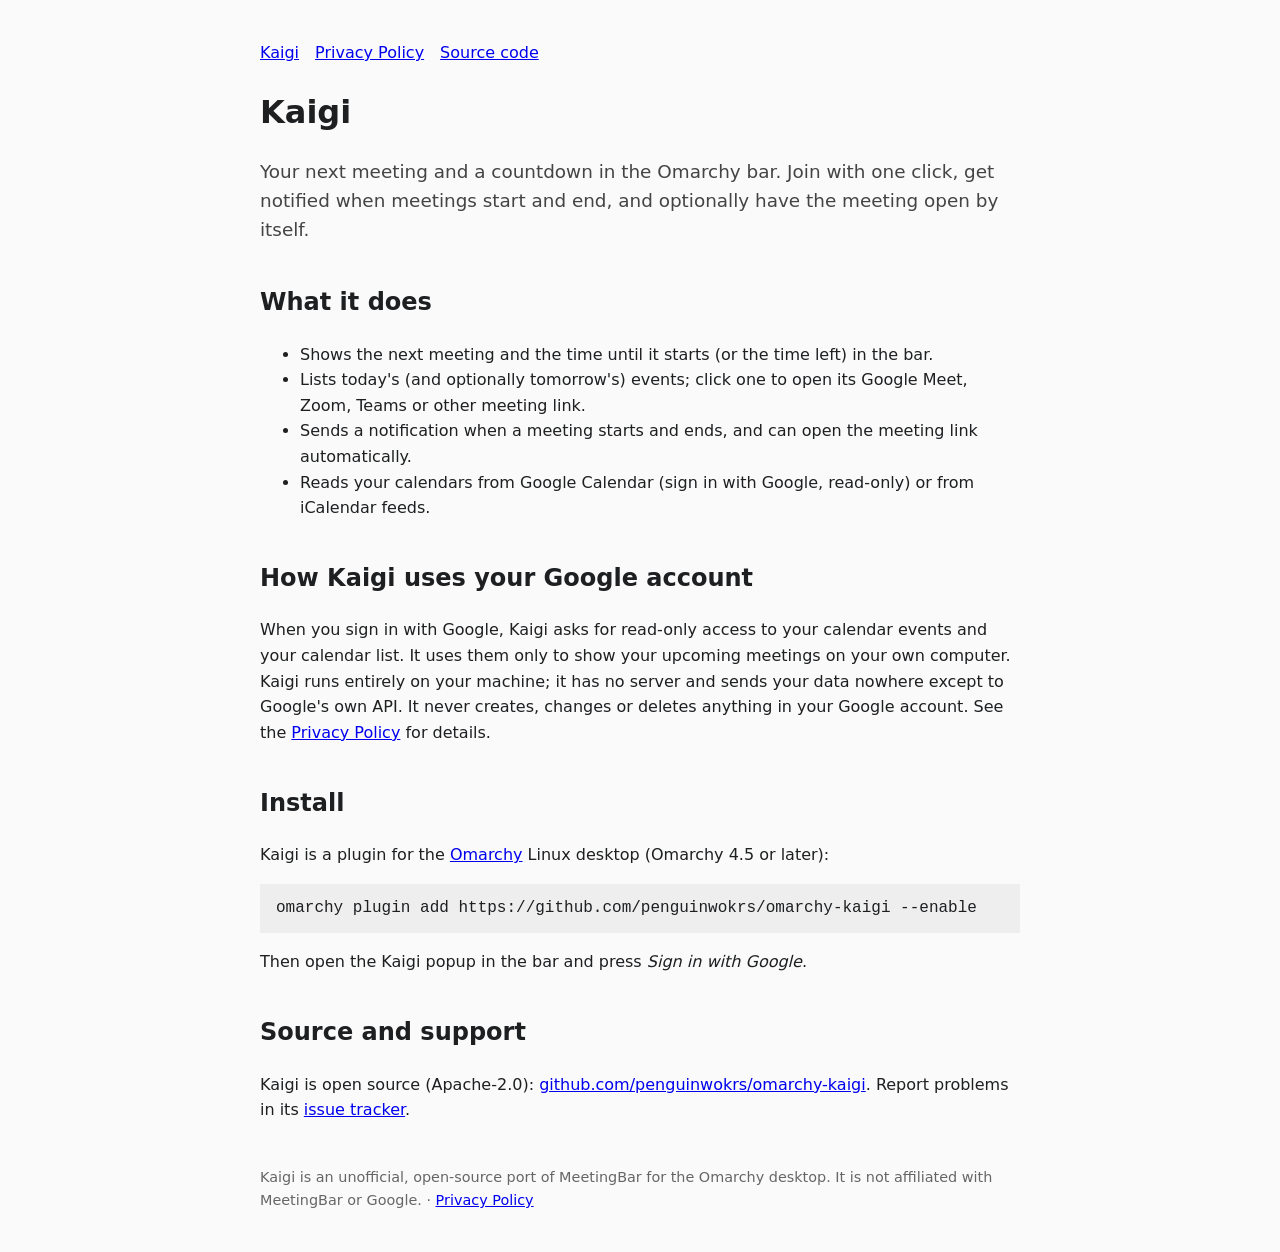
==== docs/index.html @ 9c053b6f "Add a homepage and privacy policy page for GitHub Pages" ====
<!doctype html>
<html lang="en"><head><meta charset="utf-8"><meta name="viewport" content="width=device-width,initial-scale=1">
<title>Kaigi — your next meeting in the Omarchy bar</title><style>
body{font:16px/1.6 system-ui,sans-serif;max-width:760px;margin:40px auto;padding:0 20px;color:#1d1f21;background:#fafafa}
h1{font-size:2em;margin-bottom:.2em}h2{margin-top:1.6em}code{background:#eee;padding:1px 4px;border-radius:3px}
pre{background:#eee;padding:12px;overflow:auto}nav a{margin-right:1em}.lead{font-size:1.15em;color:#444}
footer{margin-top:3em;font-size:.9em;color:#666}</style></head><body>
<nav><a href="./">Kaigi</a><a href="privacy.html">Privacy Policy</a><a href="https://github.com/penguinwokrs/omarchy-kaigi">Source code</a></nav>

<h1>Kaigi</h1>
<p class="lead">Your next meeting and a countdown in the Omarchy bar. Join with one click, get notified when meetings start and end, and optionally have the meeting open by itself.</p>
<h2>What it does</h2>
<ul>
<li>Shows the next meeting and the time until it starts (or the time left) in the bar.</li>
<li>Lists today's (and optionally tomorrow's) events; click one to open its Google Meet, Zoom, Teams or other meeting link.</li>
<li>Sends a notification when a meeting starts and ends, and can open the meeting link automatically.</li>
<li>Reads your calendars from Google Calendar (sign in with Google, read-only) or from iCalendar feeds.</li>
</ul>
<h2>How Kaigi uses your Google account</h2>
<p>When you sign in with Google, Kaigi asks for read-only access to your calendar events and your calendar list. It uses them only to show your upcoming meetings on your own computer. Kaigi runs entirely on your machine; it has no server and sends your data nowhere except to Google's own API. It never creates, changes or deletes anything in your Google account. See the <a href="privacy.html">Privacy Policy</a> for details.</p>
<h2>Install</h2>
<p>Kaigi is a plugin for the <a href="https://omarchy.org/">Omarchy</a> Linux desktop (Omarchy 4.5 or later):</p>
<pre><code>omarchy plugin add https://github.com/penguinwokrs/omarchy-kaigi --enable</code></pre>
<p>Then open the Kaigi popup in the bar and press <em>Sign in with Google</em>.</p>
<h2>Source and support</h2>
<p>Kaigi is open source (Apache-2.0): <a href="https://github.com/penguinwokrs/omarchy-kaigi">github.com/penguinwokrs/omarchy-kaigi</a>. Report problems in its <a href="https://github.com/penguinwokrs/omarchy-kaigi/issues">issue tracker</a>.</p>

<footer>Kaigi is an unofficial, open-source port of MeetingBar for the Omarchy desktop. It is not affiliated with MeetingBar or Google.
· <a href="privacy.html">Privacy Policy</a></footer>
</body></html>
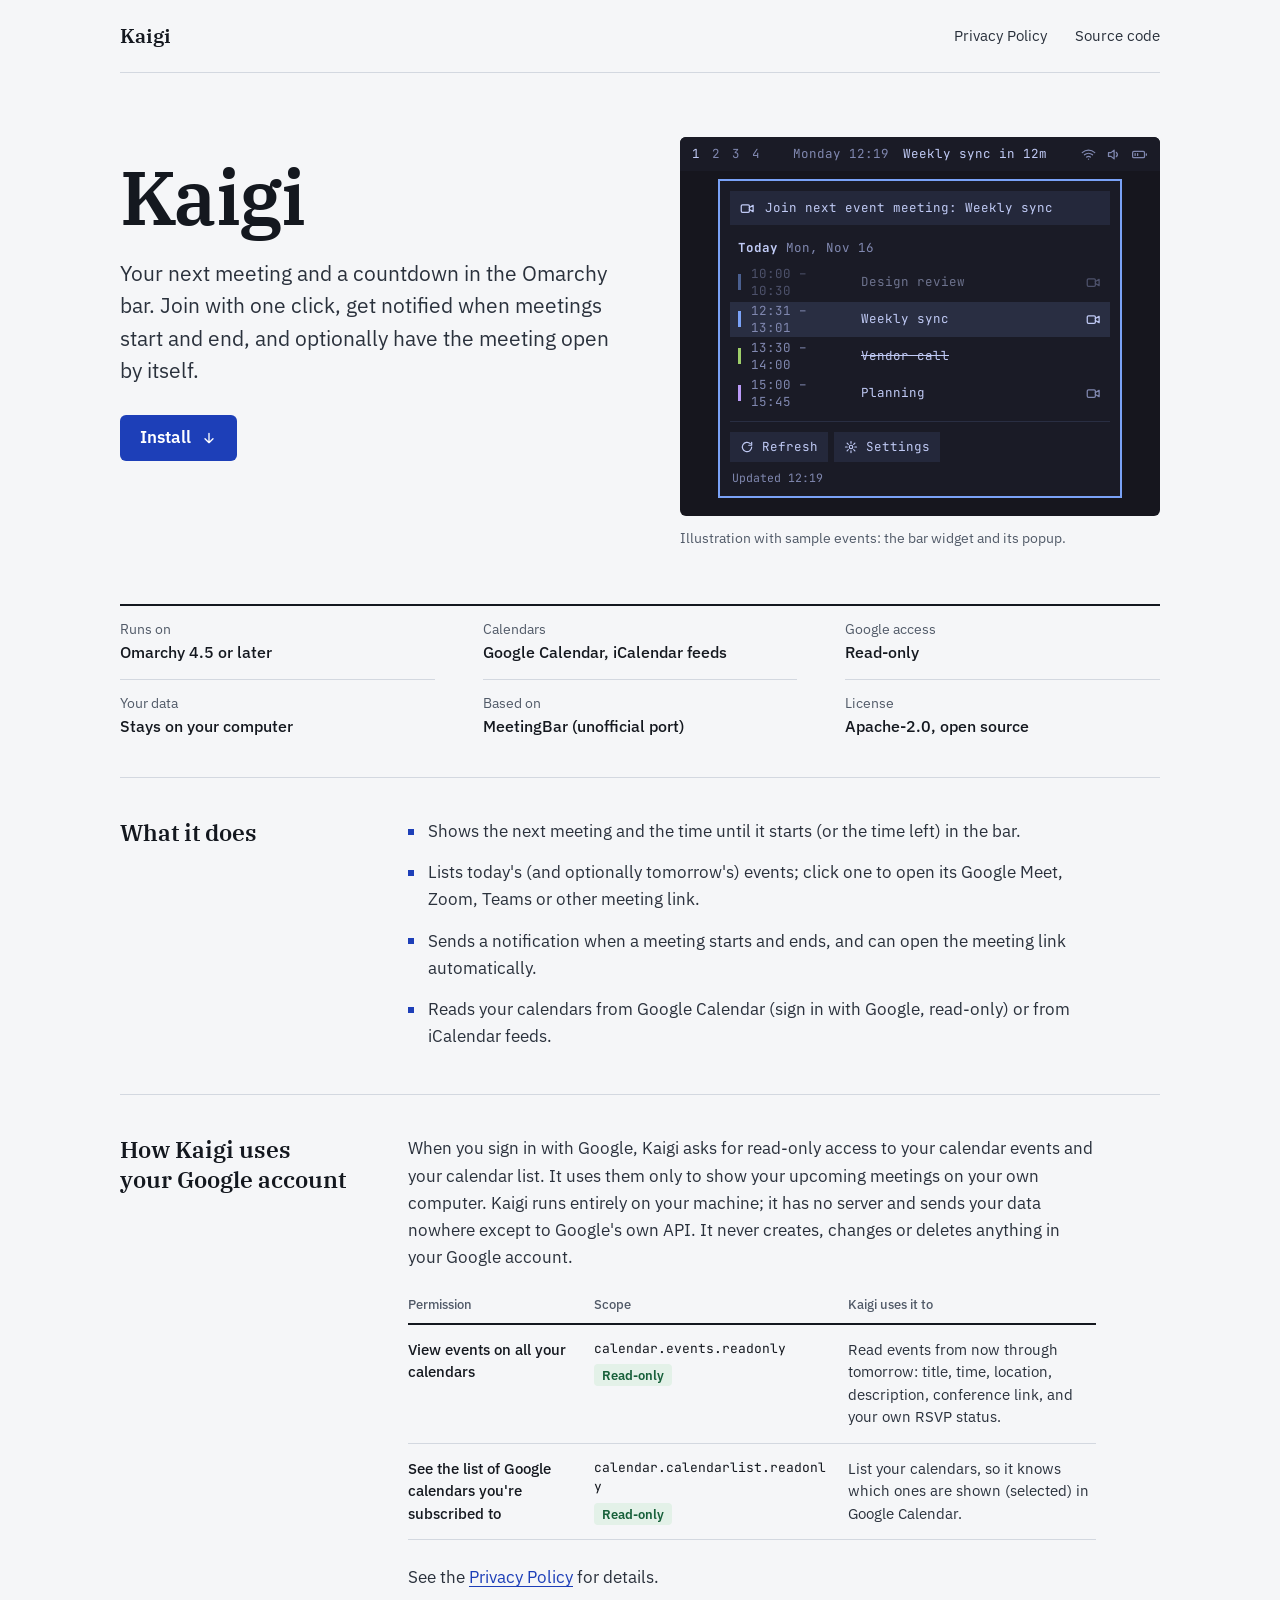
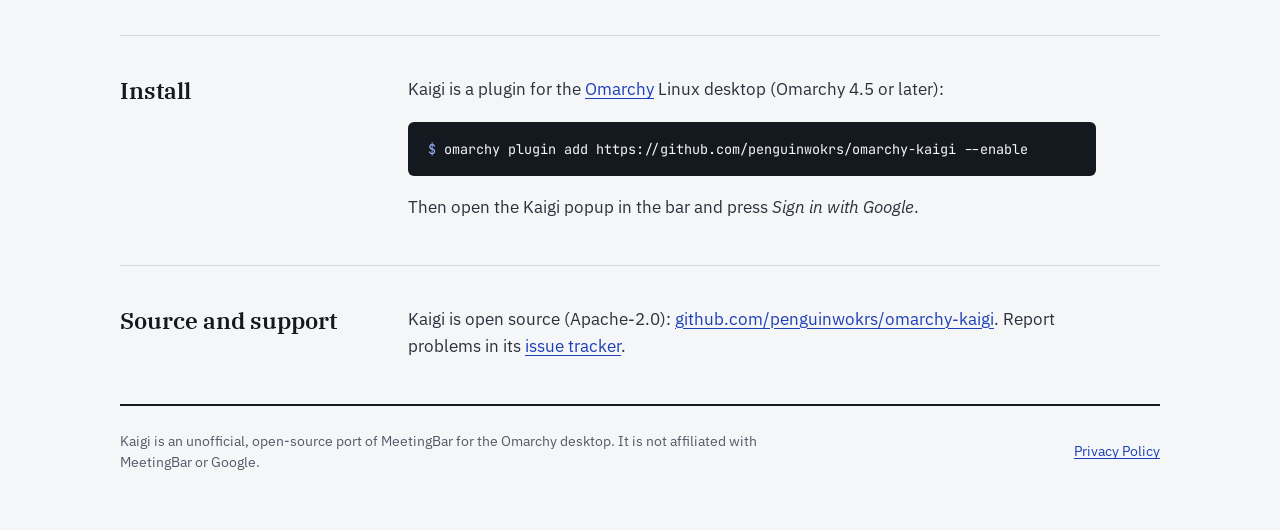
==== commit b42b2577: "Redesign the site: fact-sheet layout with a bar and popup illustration Both pages now share docs/sit" ====
--- a/docs/index.html
+++ b/docs/index.html
@@ -1,30 +1,149 @@
 <!doctype html>
-<html lang="en"><head><meta charset="utf-8"><meta name="viewport" content="width=device-width,initial-scale=1">
-<title>Kaigi — your next meeting in the Omarchy bar</title><style>
-body{font:16px/1.6 system-ui,sans-serif;max-width:760px;margin:40px auto;padding:0 20px;color:#1d1f21;background:#fafafa}
-h1{font-size:2em;margin-bottom:.2em}h2{margin-top:1.6em}code{background:#eee;padding:1px 4px;border-radius:3px}
-pre{background:#eee;padding:12px;overflow:auto}nav a{margin-right:1em}.lead{font-size:1.15em;color:#444}
-footer{margin-top:3em;font-size:.9em;color:#666}</style></head><body>
-<nav><a href="./">Kaigi</a><a href="privacy.html">Privacy Policy</a><a href="https://github.com/penguinwokrs/omarchy-kaigi">Source code</a></nav>
+<html lang="en">
+<head>
+<meta charset="utf-8">
+<meta name="viewport" content="width=device-width,initial-scale=1">
+<title>Kaigi — your next meeting in the Omarchy bar</title>
+<meta name="description" content="Your next meeting and a countdown in the Omarchy bar. Join with one click, get notified when meetings start and end, and optionally have the meeting open by itself.">
+<link rel="icon" href="data:image/svg+xml,%3Csvg xmlns='http://www.w3.org/2000/svg' viewBox='0 0 32 32'%3E%3Crect width='32' height='32' rx='6' fill='%231d3fb8'/%3E%3Cg fill='none' stroke='%23fff' stroke-width='2.4' stroke-linecap='round' stroke-linejoin='round'%3E%3Crect x='7' y='9' width='18' height='16' rx='2'/%3E%3Cpath d='M7 14h18M12 6.5v4M20 6.5v4'/%3E%3C/g%3E%3C/svg%3E">
+<link rel="preconnect" href="https://fonts.googleapis.com">
+<link rel="preconnect" href="https://fonts.gstatic.com" crossorigin>
+<link rel="stylesheet" href="https://fonts.googleapis.com/css2?family=IBM+Plex+Sans:ital,wght@0,400;0,500;0,600;1,400&amp;family=IBM+Plex+Serif:wght@600&amp;family=JetBrains+Mono:wght@400;700&amp;display=swap">
+<link rel="stylesheet" href="site.css">
+</head>
+<body>
 
+<header class="wrap">
+<div class="site-head">
+<a class="brand" href="./" aria-current="page">Kaigi</a>
+<nav class="site-nav" aria-label="Site">
+<a href="privacy.html">Privacy Policy</a>
+<a href="https://github.com/penguinwokrs/omarchy-kaigi">Source code</a>
+</nav>
+</div>
+</header>
+
+<main>
+
+<div class="wrap">
+<div class="hero">
+<div class="hero-text">
 <h1>Kaigi</h1>
 <p class="lead">Your next meeting and a countdown in the Omarchy bar. Join with one click, get notified when meetings start and end, and optionally have the meeting open by itself.</p>
+<p class="hero-actions"><a class="btn" href="#install">Install
+<svg aria-hidden="true" width="16" height="16" viewBox="0 0 24 24" fill="none" stroke="currentColor" stroke-width="2" stroke-linecap="round" stroke-linejoin="round"><path d="M12 5v14M6 13l6 6 6-6"/></svg></a></p>
+</div>
+
+<figure class="demo">
+<div class="screen" role="img" aria-label="Illustration of the Omarchy bar. Next to the clock, Kaigi's widget reads “Weekly sync in 12m”. Kaigi's popup is open below it, with a “Join next event meeting: Weekly sync” button and four sample events for today: Design review, Weekly sync, Vendor call (declined) and Planning.">
+<div class="bar">
+<span class="bar-ws"><b>1</b><span>2</span><span>3</span><span>4</span></span>
+<span class="bar-mid"><span>Monday 12:19</span><span class="bar-widget">Weekly sync in 12m</span></span>
+<span class="bar-tray">
+<svg width="15" height="15" viewBox="0 0 24 24" fill="none" stroke="currentColor" stroke-width="2" stroke-linecap="round" stroke-linejoin="round"><path d="M2 9a15 15 0 0 1 20 0M5.5 12.5a10 10 0 0 1 13 0M9 16a5 5 0 0 1 6 0"/><path d="M12 19.5h.01"/></svg>
+<svg width="15" height="15" viewBox="0 0 24 24" fill="none" stroke="currentColor" stroke-width="2" stroke-linecap="round" stroke-linejoin="round"><path d="M4 9v6h4l5 4V5L8 9H4z"/><path d="M16.5 8.5a5 5 0 0 1 0 7"/></svg>
+<svg width="17" height="15" viewBox="0 0 26 24" fill="none" stroke="currentColor" stroke-width="2" stroke-linecap="round" stroke-linejoin="round"><rect x="2" y="7" width="19" height="10" rx="2"/><path d="M24 11v2M6 10.5v3M10 10.5v3"/></svg>
+</span>
+</div>
+<div class="popup">
+<div class="pp-join">
+<svg width="15" height="15" viewBox="0 0 24 24" fill="none" stroke="currentColor" stroke-width="2" stroke-linecap="round" stroke-linejoin="round"><rect x="2" y="6" width="13" height="12" rx="2"/><path d="M15 10.5l6-3.5v10l-6-3.5"/></svg>
+<span>Join next event meeting: Weekly sync</span>
+</div>
+<div class="pp-head"><b>Today</b>Mon, Nov 16</div>
+<div class="pp-rows">
+<div class="pp-row is-past"><i style="background:#7aa2f7"></i><span class="pp-time">10:00 – 10:30</span><span class="pp-title">Design review</span><svg width="15" height="15" viewBox="0 0 24 24" fill="none" stroke="currentColor" stroke-width="2" stroke-linecap="round" stroke-linejoin="round"><rect x="2" y="6" width="13" height="12" rx="2"/><path d="M15 10.5l6-3.5v10l-6-3.5"/></svg></div>
+<div class="pp-row is-hot"><i style="background:#7aa2f7"></i><span class="pp-time">12:31 – 13:01</span><span class="pp-title">Weekly sync</span><svg width="15" height="15" viewBox="0 0 24 24" fill="none" stroke="currentColor" stroke-width="2" stroke-linecap="round" stroke-linejoin="round"><rect x="2" y="6" width="13" height="12" rx="2"/><path d="M15 10.5l6-3.5v10l-6-3.5"/></svg></div>
+<div class="pp-row is-declined"><i style="background:#9ece6a"></i><span class="pp-time">13:30 – 14:00</span><span class="pp-title">Vendor call</span><span></span></div>
+<div class="pp-row"><i style="background:#bb9af7"></i><span class="pp-time">15:00 – 15:45</span><span class="pp-title">Planning</span><svg width="15" height="15" viewBox="0 0 24 24" fill="none" stroke="currentColor" stroke-width="2" stroke-linecap="round" stroke-linejoin="round"><rect x="2" y="6" width="13" height="12" rx="2"/><path d="M15 10.5l6-3.5v10l-6-3.5"/></svg></div>
+</div>
+<div class="pp-sep"></div>
+<div class="pp-actions">
+<span><svg width="14" height="14" viewBox="0 0 24 24" fill="none" stroke="currentColor" stroke-width="2" stroke-linecap="round" stroke-linejoin="round"><path d="M20 12a8 8 0 1 1-2.4-5.7"/><path d="M20 4v5h-5"/></svg>Refresh</span>
+<span><svg width="14" height="14" viewBox="0 0 24 24" fill="none" stroke="currentColor" stroke-width="2" stroke-linecap="round" stroke-linejoin="round"><circle cx="12" cy="12" r="3"/><path d="M12 2.5v3M12 18.5v3M2.5 12h3M18.5 12h3M5.3 5.3l2.1 2.1M16.6 16.6l2.1 2.1M5.3 18.7l2.1-2.1M16.6 7.4l2.1-2.1"/></svg>Settings</span>
+</div>
+<div class="pp-updated">Updated 12:19</div>
+</div>
+</div>
+<figcaption>Illustration with sample events: the bar widget and its popup.</figcaption>
+</figure>
+</div>
+
+<dl class="facts">
+<div><dt>Runs on</dt><dd>Omarchy 4.5 or later</dd></div>
+<div><dt>Calendars</dt><dd>Google Calendar, iCalendar feeds</dd></div>
+<div><dt>Google access</dt><dd>Read-only</dd></div>
+<div><dt>Your data</dt><dd>Stays on your computer</dd></div>
+<div><dt>Based on</dt><dd>MeetingBar (unofficial port)</dd></div>
+<div><dt>License</dt><dd>Apache-2.0, open source</dd></div>
+</dl>
+</div>
+
+<div class="wrap rows">
+
+<section class="row">
 <h2>What it does</h2>
-<ul>
+<div class="row-body">
+<ul class="points">
 <li>Shows the next meeting and the time until it starts (or the time left) in the bar.</li>
 <li>Lists today's (and optionally tomorrow's) events; click one to open its Google Meet, Zoom, Teams or other meeting link.</li>
 <li>Sends a notification when a meeting starts and ends, and can open the meeting link automatically.</li>
 <li>Reads your calendars from Google Calendar (sign in with Google, read-only) or from iCalendar feeds.</li>
 </ul>
+</div>
+</section>
+
+<section class="row">
 <h2>How Kaigi uses your Google account</h2>
-<p>When you sign in with Google, Kaigi asks for read-only access to your calendar events and your calendar list. It uses them only to show your upcoming meetings on your own computer. Kaigi runs entirely on your machine; it has no server and sends your data nowhere except to Google's own API. It never creates, changes or deletes anything in your Google account. See the <a href="privacy.html">Privacy Policy</a> for details.</p>
+<div class="row-body">
+<p>When you sign in with Google, Kaigi asks for read-only access to your calendar events and your calendar list. It uses them only to show your upcoming meetings on your own computer. Kaigi runs entirely on your machine; it has no server and sends your data nowhere except to Google's own API. It never creates, changes or deletes anything in your Google account.</p>
+<table class="perms" aria-label="The Google permissions Kaigi asks for">
+<thead>
+<tr><th scope="col">Permission</th><th scope="col">Scope</th><th scope="col">Kaigi uses it to</th></tr>
+</thead>
+<tbody>
+<tr>
+<th scope="row">View events on all your calendars</th>
+<td data-label="Scope"><code>calendar.events.readonly</code><span class="tag">Read-only</span></td>
+<td data-label="Kaigi uses it to">Read events from now through tomorrow: title, time, location, description, conference link, and your own RSVP status.</td>
+</tr>
+<tr>
+<th scope="row">See the list of Google calendars you're subscribed to</th>
+<td data-label="Scope"><code>calendar.calendarlist.readonly</code><span class="tag">Read-only</span></td>
+<td data-label="Kaigi uses it to">List your calendars, so it knows which ones are shown (selected) in Google Calendar.</td>
+</tr>
+</tbody>
+</table>
+<p>See the <a href="privacy.html">Privacy Policy</a> for details.</p>
+</div>
+</section>
+
+<section class="row" id="install">
 <h2>Install</h2>
+<div class="row-body">
 <p>Kaigi is a plugin for the <a href="https://omarchy.org/">Omarchy</a> Linux desktop (Omarchy 4.5 or later):</p>
-<pre><code>omarchy plugin add https://github.com/penguinwokrs/omarchy-kaigi --enable</code></pre>
+<pre class="cmd"><code>omarchy plugin add https://github.com/penguinwokrs/<wbr>omarchy-kaigi --enable</code></pre>
 <p>Then open the Kaigi popup in the bar and press <em>Sign in with Google</em>.</p>
+</div>
+</section>
+
+<section class="row">
 <h2>Source and support</h2>
+<div class="row-body">
 <p>Kaigi is open source (Apache-2.0): <a href="https://github.com/penguinwokrs/omarchy-kaigi">github.com/penguinwokrs/omarchy-kaigi</a>. Report problems in its <a href="https://github.com/penguinwokrs/omarchy-kaigi/issues">issue tracker</a>.</p>
+</div>
+</section>
 
-<footer>Kaigi is an unofficial, open-source port of MeetingBar for the Omarchy desktop. It is not affiliated with MeetingBar or Google.
-· <a href="privacy.html">Privacy Policy</a></footer>
-</body></html>
+</div>
+
+</main>
+
+<footer class="wrap">
+<div class="site-foot">
+<p>Kaigi is an unofficial, open-source port of MeetingBar for the Omarchy desktop. It is not affiliated with MeetingBar or Google.</p>
+<a href="privacy.html">Privacy Policy</a>
+</div>
+</footer>
+
+</body>
+</html>
--- a/docs/site.css
+++ b/docs/site.css
@@ -0,0 +1,158 @@
+/* Kaigi site: shared by index.html and privacy.html. */
+:root {
+  --ground: #f5f6f8;
+  --ink: #14181f;
+  --text: #2a313c;
+  --muted: #515a68;
+  --rule: #d3d8e0;
+  --accent: #1d3fb8;
+  --ok-bg: #e3f1e8;
+  --ok-ink: #17603a;
+  --serif: "IBM Plex Serif", Georgia, "Times New Roman", serif;
+  --sans: "IBM Plex Sans", system-ui, -apple-system, "Segoe UI", Helvetica, Arial, sans-serif;
+  --mono: "JetBrains Mono", "JetBrainsMono Nerd Font", ui-monospace, SFMono-Regular, Menlo, Consolas, monospace;
+}
+
+*, *::before, *::after { box-sizing: border-box; }
+html { -webkit-text-size-adjust: 100%; text-size-adjust: 100%; scroll-behavior: smooth; }
+@media (prefers-reduced-motion: reduce) { html { scroll-behavior: auto; } }
+body { margin: 0; background: var(--ground); color: var(--text); font: 17px/1.6 var(--sans); }
+a { color: var(--accent); text-decoration-thickness: 1px; text-underline-offset: .16em; }
+a:hover { color: var(--ink); }
+:focus-visible { outline: 2px solid var(--accent); outline-offset: 3px; border-radius: 2px; }
+h1, h2 { margin: 0; font-family: var(--serif); font-weight: 600; color: var(--ink); }
+p { margin: 0; }
+code, pre { font-family: var(--mono); }
+.wrap { max-width: 1104px; margin: 0 auto; padding: 0 32px; }
+
+/* Header */
+.site-head { display: flex; flex-wrap: wrap; align-items: center; justify-content: space-between; column-gap: 32px; padding: 14px 0; border-bottom: 1px solid var(--rule); }
+.brand { display: inline-flex; align-items: center; min-height: 44px; font: 600 20px/1 var(--serif); color: var(--ink); text-decoration: none; }
+.site-nav { display: flex; flex-wrap: wrap; column-gap: 28px; font-size: 15px; }
+.site-nav a { display: inline-flex; align-items: center; min-height: 44px; color: var(--text); text-decoration: none; }
+.site-nav a:hover { color: var(--accent); }
+.site-nav a[aria-current="page"] { color: var(--ink); font-weight: 600; }
+
+/* Hero */
+.hero { display: grid; grid-template-columns: minmax(0, 1fr) minmax(0, 480px); column-gap: 64px; row-gap: 40px; align-items: start; padding: 64px 0 56px; }
+.hero-text { padding-top: 20px; }
+.hero h1 { font-size: 76px; line-height: 1.05; letter-spacing: -.02em; }
+.lead { margin-top: 20px; font-size: 21px; line-height: 1.55; text-wrap: pretty; }
+.hero-actions { margin-top: 28px; }
+.btn { display: inline-flex; align-items: center; gap: 10px; min-height: 46px; padding: 0 20px; border-radius: 6px; background: var(--accent); color: #fff; font-weight: 600; text-decoration: none; }
+.btn:hover { background: var(--ink); color: #fff; }
+
+/* Product illustration (Omarchy's default Tokyo Night theme) */
+.demo { margin: 0; }
+.demo figcaption { margin-top: 12px; font-size: 14px; line-height: 1.45; color: var(--muted); }
+.screen { overflow: hidden; padding-bottom: 18px; border-radius: 6px; background: #16161e; color: #a9b1d6; font: 12.5px/1.4 var(--mono); }
+.bar { display: grid; grid-template-columns: 1fr auto 1fr; align-items: center; gap: 12px; height: 34px; padding: 0 12px; background: #1a1b26; color: #8088b0; white-space: nowrap; }
+.bar-ws { display: flex; gap: 12px; }
+.bar-ws b { font-weight: 400; color: #c0caf5; }
+.bar-mid { display: flex; align-items: center; gap: 14px; }
+.bar-widget { color: #c0caf5; }
+.bar-tray { display: flex; align-items: center; justify-self: end; gap: 10px; }
+.popup { display: grid; gap: 8px; width: min(404px, calc(100% - 24px)); margin: 8px auto 0; padding: 10px; border: 2px solid #7aa2f7; background: #1a1b26; }
+.pp-join { display: flex; align-items: center; gap: 10px; min-height: 34px; padding: 6px 10px; background: #24283b; color: #c0caf5; }
+.pp-join svg { flex: none; }
+.pp-head { padding: 6px 8px 0; color: #8088b0; }
+.pp-head b { margin-right: 8px; color: #c0caf5; }
+.pp-rows { display: grid; gap: 2px; }
+.pp-row { display: grid; grid-template-columns: 3px 100px minmax(0, 1fr) 16px; column-gap: 10px; align-items: center; min-height: 30px; padding: 0 8px; }
+.pp-row i { height: 16px; background: #8088b0; }
+.pp-time { color: #8088b0; font-variant-numeric: tabular-nums; }
+.pp-title { overflow: hidden; color: #c0caf5; text-overflow: ellipsis; white-space: nowrap; }
+.pp-row svg { color: #8088b0; }
+.pp-row.is-past { opacity: .5; }
+.pp-row.is-hot { background: #292e42; }
+.pp-row.is-hot svg { color: #c0caf5; }
+.pp-row.is-declined .pp-title { text-decoration: line-through; }
+.pp-sep { height: 1px; margin: 2px 0; background: #292e42; }
+.pp-actions { display: flex; flex-wrap: wrap; gap: 6px; }
+.pp-actions span { display: inline-flex; align-items: center; gap: 8px; min-height: 30px; padding: 0 10px; background: #24283b; color: #c0caf5; }
+.pp-updated { padding: 0 2px; font-size: 11.5px; color: #8088b0; }
+
+/* At a glance */
+.facts { display: grid; grid-template-columns: repeat(3, minmax(0, 1fr)); column-gap: 48px; margin: 0; border-top: 2px solid var(--ink); }
+.facts div { padding: 14px 0 15px; border-bottom: 1px solid var(--rule); }
+.facts div:nth-last-child(-n+3) { border-bottom: 0; }
+.facts dt { font-size: 13.5px; line-height: 1.4; color: var(--muted); }
+.facts dd { margin: 2px 0 0; font-size: 16px; line-height: 1.45; font-weight: 500; color: var(--ink); }
+
+/* Label-left, content-right rows */
+.rows { margin-top: 24px; }
+.row { display: grid; grid-template-columns: 232px minmax(0, 688px); column-gap: 56px; row-gap: 14px; align-items: start; padding: 40px 0 44px; border-top: 1px solid var(--rule); }
+.row > h2 { font-size: 23px; line-height: 1.3; text-wrap: balance; }
+.row-body { display: grid; gap: 18px; min-width: 0; }
+.row-body p { text-wrap: pretty; }
+.points { display: grid; gap: 14px; margin: 0; padding: 0; list-style: none; }
+.points li { position: relative; padding-left: 20px; }
+.points li::before { content: ""; position: absolute; left: 0; top: .62em; width: 6px; height: 6px; background: var(--accent); }
+.row-body code { padding: 1px 4px; border-radius: 3px; background: #e6e9ee; color: var(--ink); font-size: .86em; overflow-wrap: anywhere; }
+
+/* Permissions table */
+.perms { width: 100%; margin: 6px 0; border-collapse: collapse; font-size: 15px; line-height: 1.5; text-align: left; }
+.perms thead th { padding: 0 16px 8px 0; border-bottom: 2px solid var(--ink); font-size: 13px; font-weight: 500; color: var(--muted); vertical-align: bottom; }
+.perms tbody th, .perms td { padding: 14px 16px 14px 0; border-bottom: 1px solid var(--rule); font-weight: 400; vertical-align: top; }
+.perms tbody th { width: 27%; font-weight: 500; color: var(--ink); }
+.perms td:nth-child(2) { width: 37%; }
+.perms thead th:last-child, .perms td:last-child { padding-right: 0; }
+.perms code { display: block; padding: 0; background: none; font-size: 13px; }
+.tag { display: inline-block; margin-top: 6px; padding: 2px 8px; border-radius: 4px; background: var(--ok-bg); color: var(--ok-ink); font-size: 12.5px; line-height: 18px; font-weight: 600; }
+
+/* Install command */
+.cmd { margin: 0; padding: 16px 20px; border-radius: 6px; background: var(--ink); color: #f5f6f8; font-size: 13.5px; line-height: 22px; white-space: pre-wrap; overflow-wrap: anywhere; }
+.cmd code { padding: 0; background: none; color: inherit; font-size: inherit; }
+.cmd code::before { content: "$ "; color: #9db4ff; user-select: none; }
+
+/* Privacy policy */
+.doc-head { max-width: 800px; padding: 56px 0 48px; }
+.doc-head h1 { font-size: 48px; line-height: 1.1; letter-spacing: -.015em; }
+
+/* Footer */
+.site-foot { display: flex; flex-wrap: wrap; align-items: center; justify-content: space-between; gap: 8px 32px; padding: 24px 0 56px; border-top: 2px solid var(--ink); font-size: 14px; line-height: 1.55; color: var(--muted); }
+.site-foot p { flex: 1 1 420px; max-width: 640px; }
+.site-foot a { display: inline-flex; align-items: center; min-height: 44px; }
+
+@media (max-width: 980px) {
+  .hero { grid-template-columns: minmax(0, 1fr); padding: 48px 0; }
+  .hero-text { padding-top: 0; }
+  .demo { max-width: 520px; }
+  .facts { grid-template-columns: repeat(2, minmax(0, 1fr)); }
+  .facts div:nth-last-child(-n+3) { border-bottom: 1px solid var(--rule); }
+  .facts div:nth-last-child(-n+2) { border-bottom: 0; }
+  .row { grid-template-columns: minmax(0, 1fr); padding: 32px 0 36px; }
+}
+
+@media (max-width: 640px) {
+  body { font-size: 16px; }
+  .wrap { padding: 0 20px; }
+  .site-nav { column-gap: 20px; }
+  .hero { padding: 36px 0 40px; }
+  .hero h1 { font-size: 56px; }
+  .lead { font-size: 19px; }
+  .doc-head { padding: 36px 0 32px; }
+  .doc-head h1 { font-size: 36px; }
+  .screen { font-size: 11.5px; }
+  .bar { grid-template-columns: auto; justify-content: center; }
+  .pp-row { grid-template-columns: 3px 92px minmax(0, 1fr) 16px; }
+  .pp-updated { font-size: 11px; }
+  .bar-ws, .bar-tray { display: none; }
+  .facts { grid-template-columns: minmax(0, 1fr); }
+  .facts div { display: flex; gap: 16px; padding: 12px 0; }
+  .facts div:nth-last-child(-n+2) { border-bottom: 1px solid var(--rule); }
+  .facts div:last-child { border-bottom: 0; }
+  .facts dt { flex: 0 0 104px; font-size: 14px; line-height: 1.45; }
+  .facts dd { margin: 0; font-size: 15px; }
+  .rows { margin-top: 12px; }
+
+  /* The table becomes one block per permission; column names move into each cell. */
+  .perms, .perms tbody, .perms tr, .perms tbody th, .perms td { display: block; width: auto; }
+  .perms thead { position: absolute; width: 1px; height: 1px; overflow: hidden; clip-path: inset(50%); }
+  .perms tr { padding: 14px 0 16px; border-bottom: 1px solid var(--rule); }
+  .perms tbody tr:first-child { border-top: 2px solid var(--ink); }
+  .perms tbody th, .perms td { padding: 0; border: 0; }
+  .perms td:nth-child(2) { width: auto; }
+  .perms td { margin-top: 10px; }
+  .perms td::before { content: attr(data-label); display: block; margin-bottom: 2px; font-size: 13px; color: var(--muted); }
+}
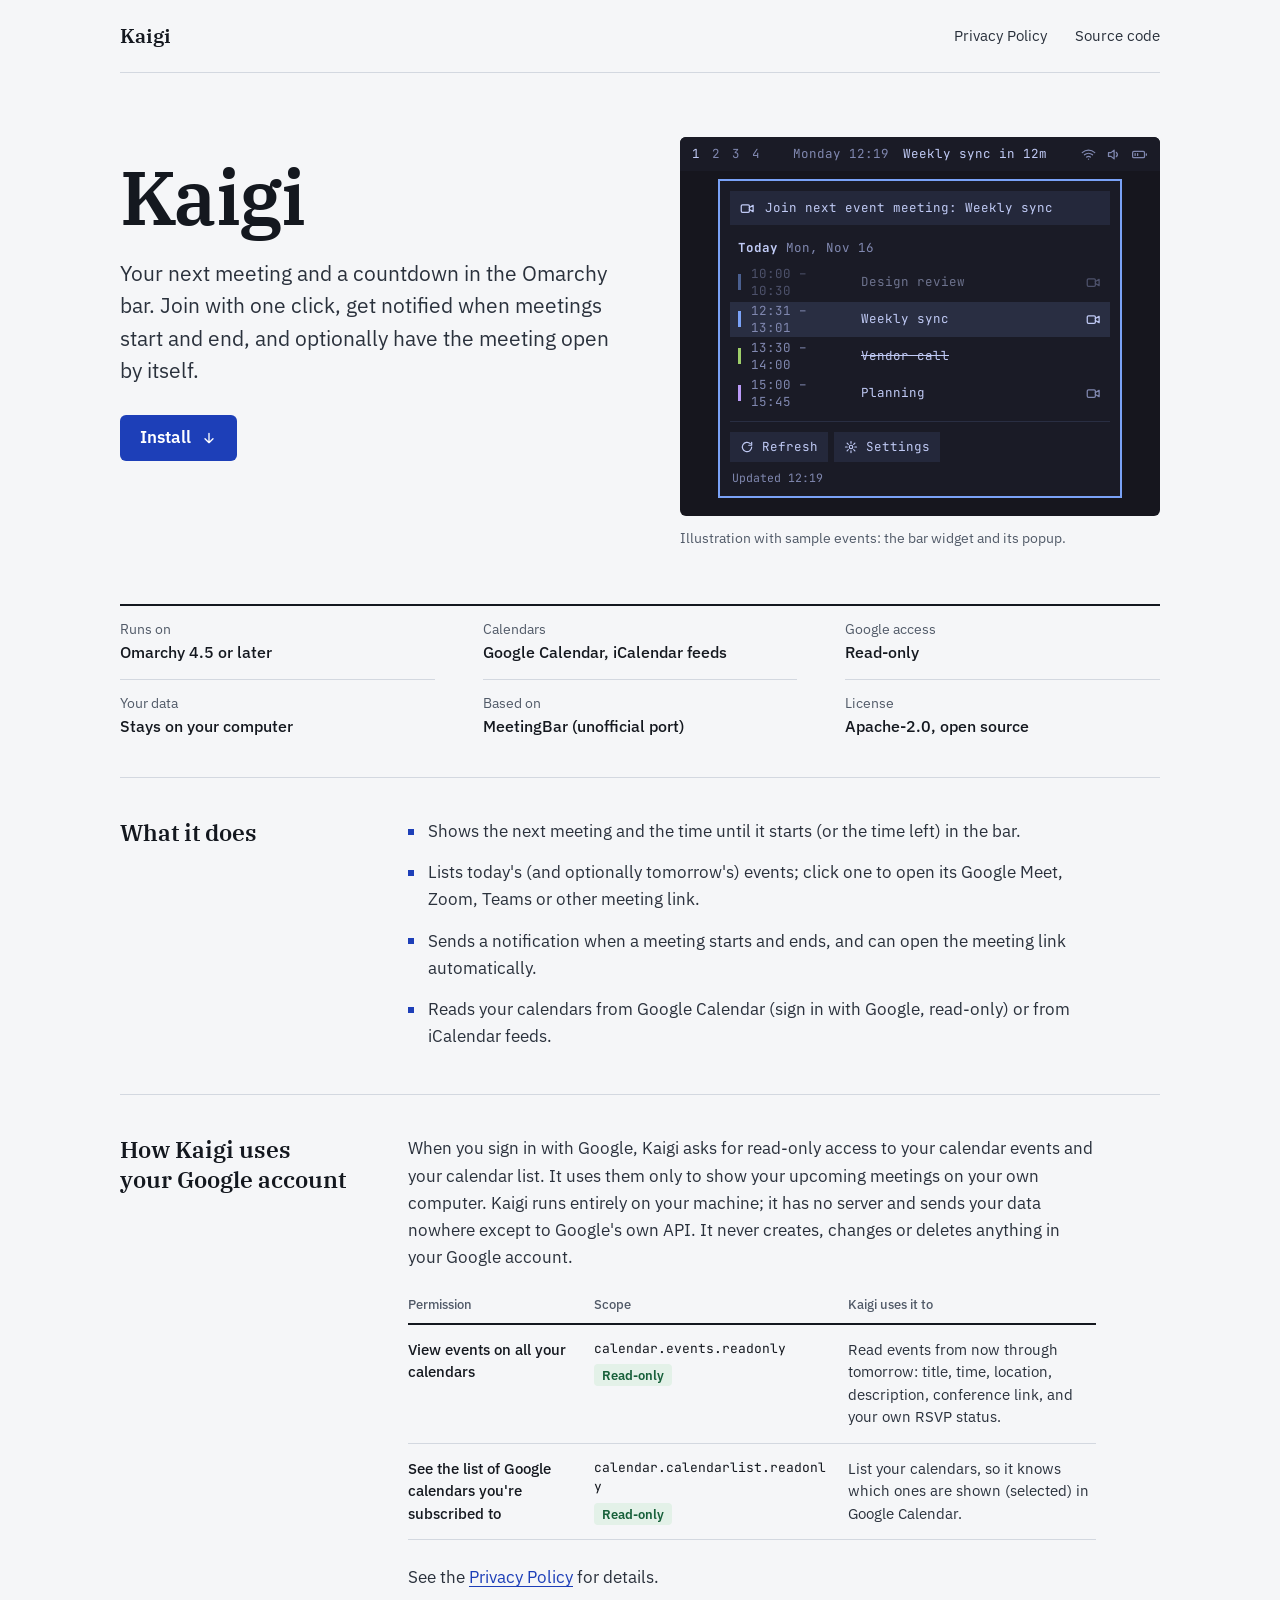
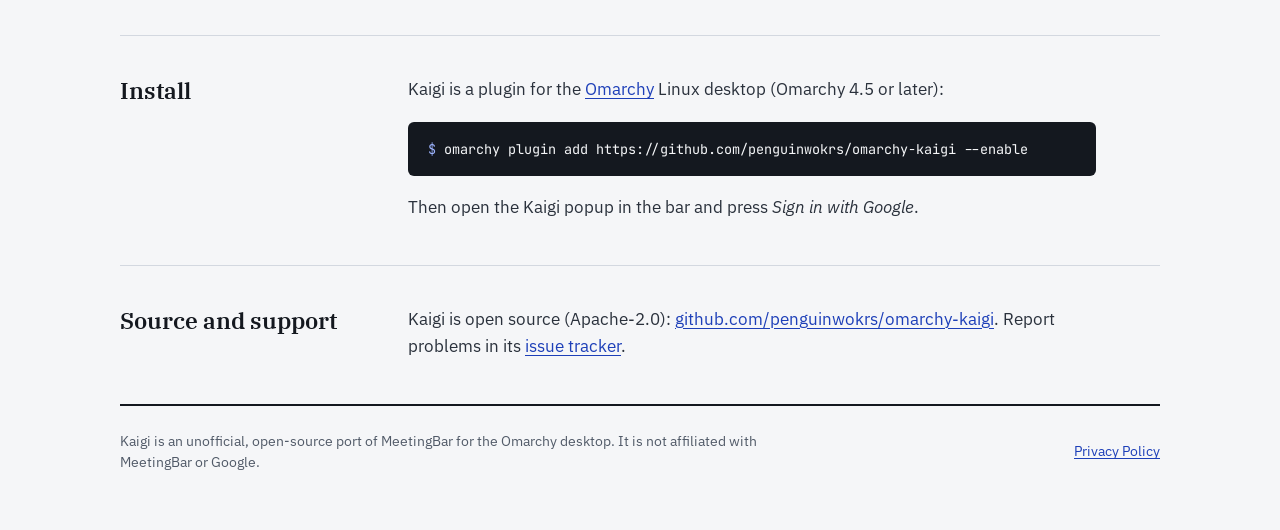
==== commit 84aac703: "Site: serve the fonts from the site instead of Google Fonts IBM Plex Sans, IBM Plex Serif and JetBra" ====
--- a/docs/index.html
+++ b/docs/index.html
@@ -6,9 +6,8 @@
 <title>Kaigi — your next meeting in the Omarchy bar</title>
 <meta name="description" content="Your next meeting and a countdown in the Omarchy bar. Join with one click, get notified when meetings start and end, and optionally have the meeting open by itself.">
 <link rel="icon" href="data:image/svg+xml,%3Csvg xmlns='http://www.w3.org/2000/svg' viewBox='0 0 32 32'%3E%3Crect width='32' height='32' rx='6' fill='%231d3fb8'/%3E%3Cg fill='none' stroke='%23fff' stroke-width='2.4' stroke-linecap='round' stroke-linejoin='round'%3E%3Crect x='7' y='9' width='18' height='16' rx='2'/%3E%3Cpath d='M7 14h18M12 6.5v4M20 6.5v4'/%3E%3C/g%3E%3C/svg%3E">
-<link rel="preconnect" href="https://fonts.googleapis.com">
-<link rel="preconnect" href="https://fonts.gstatic.com" crossorigin>
-<link rel="stylesheet" href="https://fonts.googleapis.com/css2?family=IBM+Plex+Sans:ital,wght@0,400;0,500;0,600;1,400&amp;family=IBM+Plex+Serif:wght@600&amp;family=JetBrains+Mono:wght@400;700&amp;display=swap">
+<link rel="preload" href="fonts/ibm-plex-sans-latin.woff2" as="font" type="font/woff2" crossorigin>
+<link rel="preload" href="fonts/ibm-plex-serif-latin-600.woff2" as="font" type="font/woff2" crossorigin>
 <link rel="stylesheet" href="site.css">
 </head>
 <body>
--- a/docs/site.css
+++ b/docs/site.css
@@ -1,4 +1,11 @@
 /* Kaigi site: shared by index.html and privacy.html. */
+
+/* Fonts are served from this site (Latin subsets). Licenses: fonts/OFL-*.txt */
+@font-face { font-family: "IBM Plex Sans"; font-style: normal; font-weight: 400 600; font-display: swap; src: url("fonts/ibm-plex-sans-latin.woff2") format("woff2"); }
+@font-face { font-family: "IBM Plex Sans"; font-style: italic; font-weight: 400; font-display: swap; src: url("fonts/ibm-plex-sans-latin-italic.woff2") format("woff2"); }
+@font-face { font-family: "IBM Plex Serif"; font-style: normal; font-weight: 600; font-display: swap; src: url("fonts/ibm-plex-serif-latin-600.woff2") format("woff2"); }
+@font-face { font-family: "JetBrains Mono"; font-style: normal; font-weight: 400 700; font-display: swap; src: url("fonts/jetbrains-mono-latin.woff2") format("woff2"); }
+
 :root {
   --ground: #f5f6f8;
   --ink: #14181f;
@@ -22,6 +29,7 @@
 :focus-visible { outline: 2px solid var(--accent); outline-offset: 3px; border-radius: 2px; }
 h1, h2 { margin: 0; font-family: var(--serif); font-weight: 600; color: var(--ink); }
 p { margin: 0; }
+strong { font-weight: 600; }
 code, pre { font-family: var(--mono); }
 .wrap { max-width: 1104px; margin: 0 auto; padding: 0 32px; }
 
